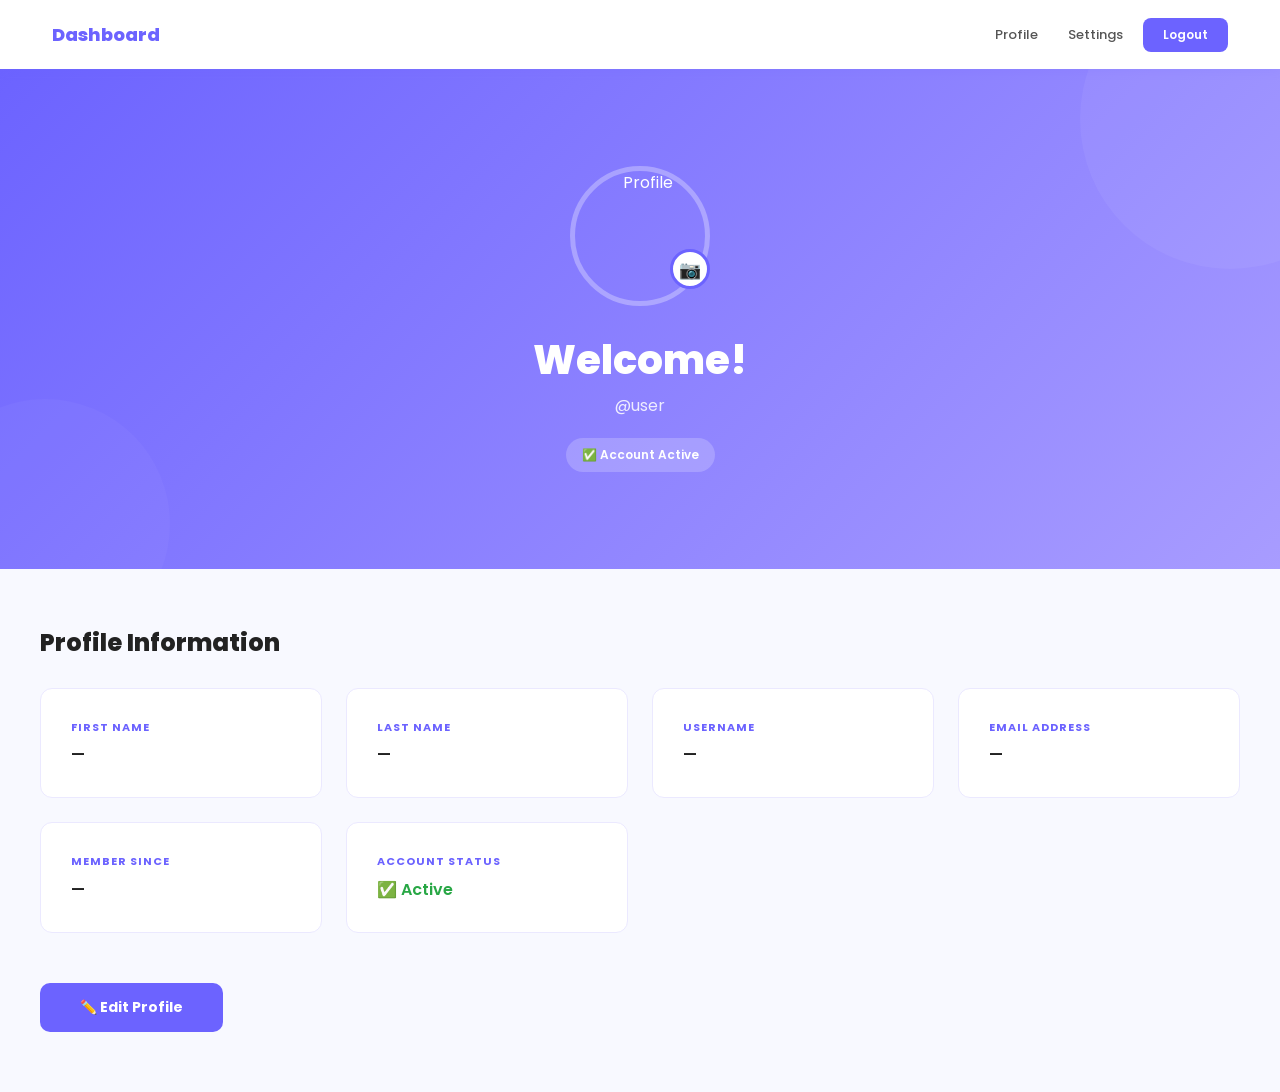
==== dashboard.html @ 73446d1a "Dashboar Change" ====
<!DOCTYPE html>
<html lang="en">
<head>
    <meta charset="UTF-8">
    <meta name="viewport" content="width=device-width, initial-scale=1.0">
    <title>Dashboard</title>
    <link href="https://cdn.jsdelivr.net/npm/bootstrap@5.3.8/dist/css/bootstrap.min.css" rel="stylesheet">
    <link rel="preconnect" href="https://fonts.googleapis.com">
    <link rel="preconnect" href="https://fonts.gstatic.com" crossorigin>
    <link href="https://fonts.googleapis.com/css2?family=Poppins:wght@300;400;500;600;700;800&display=swap" rel="stylesheet">
    <style>
        * {
            margin: 0;
            padding: 0;
            box-sizing: border-box;
        }

        body {
            font-family: 'Poppins', sans-serif;
            background: #f8f9ff;
            color: #333;
        }

        /* ── Navbar ── */
        .navbar {
            background: #fff;
            box-shadow: 0 2px 10px rgba(108, 99, 255, 0.1);
            padding: 16px 40px;
            position: sticky;
            top: 0;
            z-index: 100;
        }

        .navbar-brand {
            font-weight: 800;
            font-size: 18px;
            color: #6c63ff !important;
        }

        .navbar-nav .nav-link {
            color: #555 !important;
            font-weight: 500;
            font-size: 13px;
            margin-left: 30px;
            transition: 0.2s;
        }

        .navbar-nav .nav-link:hover {
            color: #6c63ff !important;
        }

        .logout-btn {
            background: #6c63ff;
            color: #fff;
            border: none;
            border-radius: 8px;
            padding: 8px 20px;
            font-weight: 600;
            font-size: 12px;
            cursor: pointer;
            margin-left: 20px;
            transition: 0.2s;
            font-family: 'Poppins', sans-serif;
        }

        .logout-btn:hover {
            background: #000;
            color: #fff;
        }

        /* ── Hero Section ── */
        .hero-section {
            background: linear-gradient(135deg, #6c63ff 0%, #a89cff 100%);
            color: #fff;
            padding: 80px 40px;
            text-align: center;
            min-height: 500px;
            display: flex;
            flex-direction: column;
            justify-content: center;
            align-items: center;
            position: relative;
            overflow: hidden;
        }

        .hero-section::before {
            content: '';
            position: absolute;
            width: 300px;
            height: 300px;
            background: rgba(255,255,255,0.05);
            border-radius: 50%;
            top: -100px;
            right: -100px;
        }

        .hero-section::after {
            content: '';
            position: absolute;
            width: 250px;
            height: 250px;
            background: rgba(255,255,255,0.03);
            border-radius: 50%;
            bottom: -80px;
            left: -80px;
        }

        .avatar-large {
            width: 140px;
            height: 140px;
            border-radius: 50%;
            margin: 0 auto 30px;
            border: 5px solid rgba(255,255,255,0.3);
            object-fit: cover;
            position: relative;
            z-index: 2;
            display: block;
        }

        .avatar-edit-btn-large {
            position: absolute;
            bottom: 280px;
            right: calc(50% - 70px);
            width: 40px;
            height: 40px;
            background: #fff;
            border: 3px solid #6c63ff;
            border-radius: 50%;
            display: flex;
            align-items: center;
            justify-content: center;
            cursor: pointer;
            font-size: 18px;
            z-index: 3;
        }

        #avatarInputLarge { display: none; }

        .hero-title {
            font-size: 40px;
            font-weight: 800;
            margin-bottom: 10px;
            position: relative;
            z-index: 2;
        }

        .hero-subtitle {
            font-size: 16px;
            color: rgba(255,255,255,0.85);
            margin-bottom: 8px;
            position: relative;
            z-index: 2;
        }

        .hero-status {
            display: inline-block;
            background: rgba(255,255,255,0.2);
            padding: 8px 16px;
            border-radius: 20px;
            font-size: 12px;
            font-weight: 600;
            margin-top: 12px;
            position: relative;
            z-index: 2;
        }

        /* ── Content Section ── */
        .content-wrapper {
            padding: 60px 40px;
            max-width: 1400px;
            margin: 0 auto;
        }

        .section-title {
            font-size: 24px;
            font-weight: 800;
            margin-bottom: 30px;
            color: #222;
        }

        /* ── Profile Info Grid ── */
        .info-grid {
            display: grid;
            grid-template-columns: repeat(auto-fit, minmax(280px, 1fr));
            gap: 24px;
            margin-bottom: 50px;
        }

        .info-item {
            background: #fff;
            padding: 30px;
            border-radius: 12px;
            border: 1.5px solid #ebe9ff;
            transition: 0.3s;
        }

        .info-item:hover {
            box-shadow: 0 10px 30px rgba(108, 99, 255, 0.1);
            border-color: #6c63ff;
        }

        .info-label {
            font-size: 11px;
            font-weight: 700;
            color: #6c63ff;
            text-transform: uppercase;
            letter-spacing: 1px;
            margin-bottom: 8px;
            display: block;
        }

        .info-value {
            font-size: 16px;
            font-weight: 600;
            color: #222;
            word-break: break-word;
        }

        /* ── Action Buttons ── */
        .action-buttons {
            display: flex;
            gap: 16px;
            margin-top: 50px;
        }

        .edit-btn {
            background: #6c63ff;
            color: #fff;
            border: none;
            padding: 14px 40px;
            border-radius: 10px;
            font-weight: 700;
            font-size: 14px;
            cursor: pointer;
            font-family: 'Poppins', sans-serif;
            transition: 0.2s;
        }

        .edit-btn:hover {
            background: #000;
        }

        /* ── Edit Modal ── */
        .modal-overlay {
            display: none;
            position: fixed;
            inset: 0;
            background: rgba(0,0,0,0.5);
            z-index: 999;
            justify-content: center;
            align-items: center;
            padding: 20px;
        }

        .modal-overlay.active {
            display: flex;
        }

        .modal-box {
            background: #fff;
            border-radius: 16px;
            padding: 40px;
            width: 100%;
            max-width: 520px;
            box-shadow: 0 20px 60px rgba(0,0,0,0.3);
            animation: slideUp 0.25s ease;
        }

        @keyframes slideUp {
            from { transform: translateY(40px); opacity: 0; }
            to   { transform: translateY(0);    opacity: 1; }
        }

        .modal-box h3 {
            font-weight: 800;
            font-size: 22px;
            margin-bottom: 8px;
            color: #222;
        }

        .modal-box p {
            font-size: 13px;
            color: #666;
            margin-bottom: 24px;
        }

        .modal-row {
            display: grid;
            grid-template-columns: 1fr 1fr;
            gap: 14px;
            margin-bottom: 14px;
        }

        .modal-row.full {
            grid-template-columns: 1fr;
        }

        .modal-input {
            width: 100%;
            padding: 12px 14px;
            border: 1.5px solid #ddd;
            border-radius: 8px;
            font-family: 'Poppins', sans-serif;
            font-size: 13px;
            outline: none;
            transition: 0.2s;
        }

        .modal-input:focus {
            border-color: #6c63ff;
            box-shadow: 0 0 0 3px rgba(108, 99, 255, 0.1);
        }

        .modal-input[disabled] {
            background: #f5f5f5;
            color: #999;
            cursor: not-allowed;
        }

        #modalMsg {
            font-size: 12px;
            text-align: left;
            margin: 12px 0;
            min-height: 16px;
        }

        .modal-actions {
            display: flex;
            gap: 12px;
            margin-top: 24px;
        }

        .btn-save {
            flex: 1;
            padding: 12px 20px;
            background: #6c63ff;
            color: #fff;
            border: none;
            border-radius: 8px;
            font-weight: 700;
            font-size: 13px;
            cursor: pointer;
            font-family: 'Poppins', sans-serif;
            transition: 0.2s;
        }

        .btn-save:hover { background: #000; }

        .btn-cancel {
            flex: 1;
            padding: 12px 20px;
            background: #f0f0f0;
            color: #555;
            border: none;
            border-radius: 8px;
            font-weight: 600;
            font-size: 13px;
            cursor: pointer;
            font-family: 'Poppins', sans-serif;
            transition: 0.2s;
        }

        .btn-cancel:hover { background: #e0e0e0; }

        .toast-msg {
            position: fixed;
            bottom: 30px;
            left: 50%;
            transform: translateX(-50%);
            background: #222;
            color: #fff;
            padding: 12px 28px;
            border-radius: 30px;
            font-size: 13px;
            font-weight: 500;
            font-family: 'Poppins', sans-serif;
            opacity: 0;
            pointer-events: none;
            transition: opacity 0.3s;
            z-index: 9999;
        }

        .toast-msg.show { opacity: 1; }

        @media (max-width: 768px) {
            .hero-section { padding: 50px 20px; }
            .hero-title { font-size: 28px; }
            .content-wrapper { padding: 40px 20px; }
            .info-grid { grid-template-columns: 1fr; }
            .navbar { padding: 12px 20px; }
            .navbar-nav .nav-link { margin-left: 20px; font-size: 12px; }
            .action-buttons { flex-direction: column; }
            .modal-box { padding: 30px 20px; }
            .modal-row { grid-template-columns: 1fr; }
        }
    </style>
</head>
<body>

    <!-- Navbar -->
    <nav class="navbar">
        <div class="container-fluid">
            <span class="navbar-brand">Dashboard</span>
            <div style="margin-left: auto; display: flex; align-items: center;">
                <ul class="navbar-nav" style="flex-direction: row;">
                    <li class="nav-item">
                        <a class="nav-link" href="#profile">Profile</a>
                    </li>
                    <li class="nav-item">
                        <a class="nav-link" href="#settings">Settings</a>
                    </li>
                </ul>
                <button class="logout-btn" id="logoutBtn">Logout</button>
            </div>
        </div>
    </nav>

    <!-- Hero Section -->
    <section class="hero-section" id="profile">
        <label class="avatar-edit-btn-large" for="avatarInputLarge" title="Change photo">📷</label>
        <input type="file" id="avatarInputLarge" accept="image/*">
        
        <img id="avatarImg" class="avatar-large" src="" alt="Profile">
        <h1 class="hero-title" id="heroName">Welcome!</h1>
        <p class="hero-subtitle" id="heroUsername">@user</p>
        <div class="hero-status">✅ Account Active</div>
    </section>

    <!-- Content Section -->
    <div class="content-wrapper" id="settings">
        <h2 class="section-title">Profile Information</h2>

        <div class="info-grid">
            <div class="info-item">
                <label class="info-label">First Name</label>
                <span class="info-value" id="infoFirstName">—</span>
            </div>
            <div class="info-item">
                <label class="info-label">Last Name</label>
                <span class="info-value" id="infoLastName">—</span>
            </div>
            <div class="info-item">
                <label class="info-label">Username</label>
                <span class="info-value" id="infoUsername">—</span>
            </div>
            <div class="info-item">
                <label class="info-label">Email Address</label>
                <span class="info-value" id="infoEmail">—</span>
            </div>
            <div class="info-item">
                <label class="info-label">Member Since</label>
                <span class="info-value" id="infoJoined">—</span>
            </div>
            <div class="info-item">
                <label class="info-label">Account Status</label>
                <span class="info-value" style="color: #28a745;">✅ Active</span>
            </div>
        </div>

        <div class="action-buttons">
            <button class="edit-btn" id="openEditBtn">✏️ Edit Profile</button>
        </div>
    </div>

    <!-- Edit Modal -->
    <div class="modal-overlay" id="editModal">
        <div class="modal-box">
            <h3>Edit Your Profile</h3>
            <p>Update your profile information below</p>

            <div class="modal-row">
                <input type="text" id="editFirstName" class="modal-input" placeholder="First Name">
                <input type="text" id="editLastName" class="modal-input" placeholder="Last Name">
            </div>

            <div class="modal-row full">
                <input type="text" id="editUsername" class="modal-input" placeholder="Username">
            </div>

            <div class="modal-row full">
                <input type="email" id="editEmail" class="modal-input" placeholder="Email" disabled title="Email cannot be changed here">
            </div>

            <p id="modalMsg"></p>

            <div class="modal-actions">
                <button class="btn-cancel" id="closeEditBtn">Cancel</button>
                <button class="btn-save" id="saveEditBtn">Save Changes</button>
            </div>
        </div>
    </div>

    <!-- Toast -->
    <div class="toast-msg" id="toast"></div>

    <script src="https://cdn.jsdelivr.net/npm/bootstrap@5.3.8/dist/js/bootstrap.bundle.min.js"></script>
    <script type="module" src="./assets/js/dashboard.js"></script>
</body>
</html>
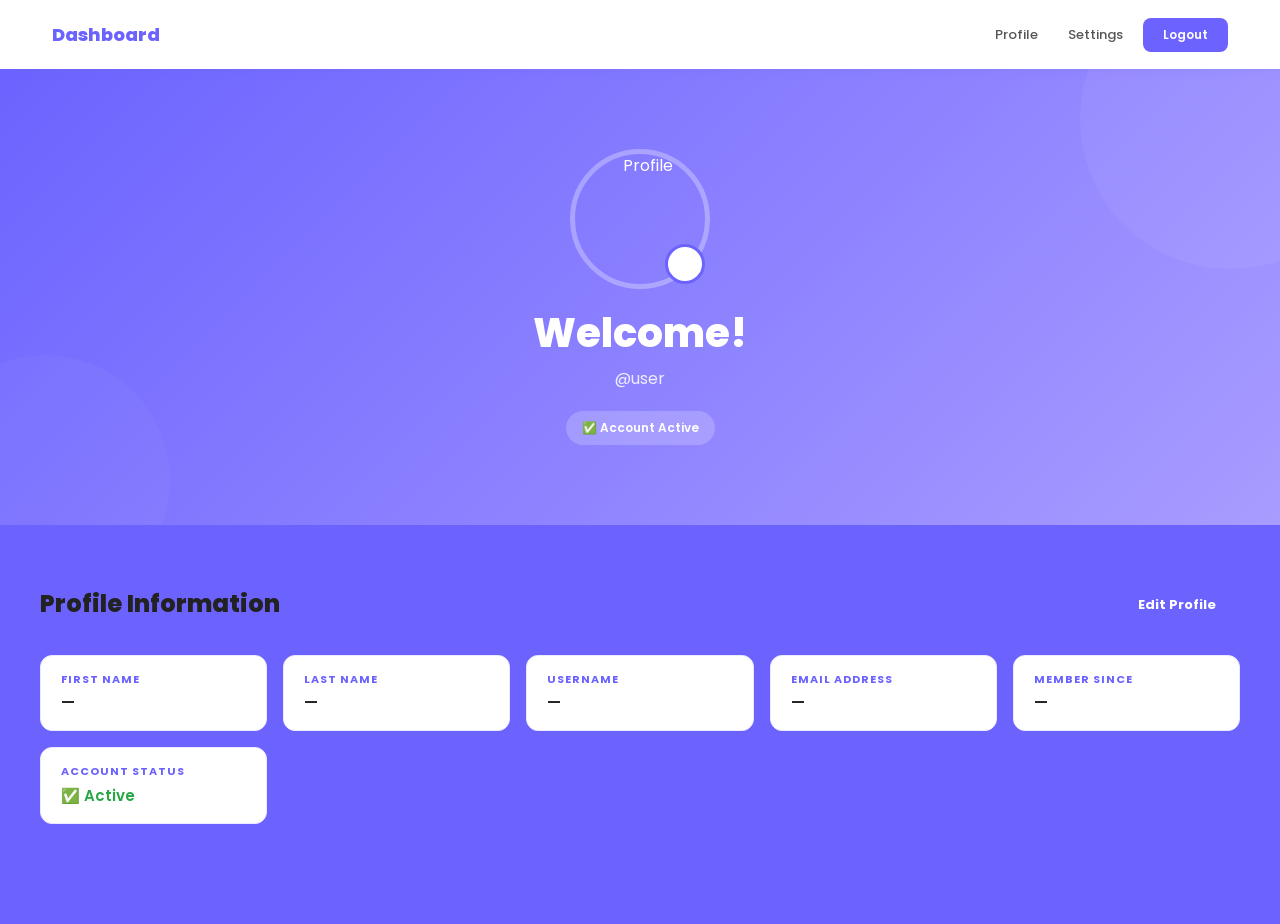
==== commit b0ae7c3f: "Some changes" ====
--- a/dashboard.html
+++ b/dashboard.html
@@ -1,403 +1,26 @@
 <!DOCTYPE html>
 <html lang="en">
+
 <head>
     <meta charset="UTF-8">
     <meta name="viewport" content="width=device-width, initial-scale=1.0">
     <title>Dashboard</title>
+
     <link href="https://cdn.jsdelivr.net/npm/bootstrap@5.3.8/dist/css/bootstrap.min.css" rel="stylesheet">
+
     <link rel="preconnect" href="https://fonts.googleapis.com">
     <link rel="preconnect" href="https://fonts.gstatic.com" crossorigin>
-    <link href="https://fonts.googleapis.com/css2?family=Poppins:wght@300;400;500;600;700;800&display=swap" rel="stylesheet">
-    <style>
-        * {
-            margin: 0;
-            padding: 0;
-            box-sizing: border-box;
-        }
+    <link href="https://fonts.googleapis.com/css2?family=Poppins:wght@300;400;500;600;700;800&display=swap"
+        rel="stylesheet">
 
-        body {
-            font-family: 'Poppins', sans-serif;
-            background: #f8f9ff;
-            color: #333;
-        }
+    <link rel="stylesheet" href="https://cdnjs.cloudflare.com/ajax/libs/font-awesome/7.0.1/css/all.min.css"
+        integrity="sha512-2SwdPD6INVrV/lHTZbO2nodKhrnDdJK9/kg2XD1r9uGqPo1cUbujc+IYdlYdEErWNu69gVcYgdxlmVmzTWnetw=="
+        crossorigin="anonymous" referrerpolicy="no-referrer" />
 
-        /* ── Navbar ── */
-        .navbar {
-            background: #fff;
-            box-shadow: 0 2px 10px rgba(108, 99, 255, 0.1);
-            padding: 16px 40px;
-            position: sticky;
-            top: 0;
-            z-index: 100;
-        }
+    <link rel="stylesheet" href="./assets/css/styles.css">
+</head>
 
-        .navbar-brand {
-            font-weight: 800;
-            font-size: 18px;
-            color: #6c63ff !important;
-        }
-
-        .navbar-nav .nav-link {
-            color: #555 !important;
-            font-weight: 500;
-            font-size: 13px;
-            margin-left: 30px;
-            transition: 0.2s;
-        }
-
-        .navbar-nav .nav-link:hover {
-            color: #6c63ff !important;
-        }
-
-        .logout-btn {
-            background: #6c63ff;
-            color: #fff;
-            border: none;
-            border-radius: 8px;
-            padding: 8px 20px;
-            font-weight: 600;
-            font-size: 12px;
-            cursor: pointer;
-            margin-left: 20px;
-            transition: 0.2s;
-            font-family: 'Poppins', sans-serif;
-        }
-
-        .logout-btn:hover {
-            background: #000;
-            color: #fff;
-        }
-
-        /* ── Hero Section ── */
-        .hero-section {
-            background: linear-gradient(135deg, #6c63ff 0%, #a89cff 100%);
-            color: #fff;
-            padding: 80px 40px;
-            text-align: center;
-            min-height: 500px;
-            display: flex;
-            flex-direction: column;
-            justify-content: center;
-            align-items: center;
-            position: relative;
-            overflow: hidden;
-        }
-
-        .hero-section::before {
-            content: '';
-            position: absolute;
-            width: 300px;
-            height: 300px;
-            background: rgba(255,255,255,0.05);
-            border-radius: 50%;
-            top: -100px;
-            right: -100px;
-        }
-
-        .hero-section::after {
-            content: '';
-            position: absolute;
-            width: 250px;
-            height: 250px;
-            background: rgba(255,255,255,0.03);
-            border-radius: 50%;
-            bottom: -80px;
-            left: -80px;
-        }
-
-        .avatar-large {
-            width: 140px;
-            height: 140px;
-            border-radius: 50%;
-            margin: 0 auto 30px;
-            border: 5px solid rgba(255,255,255,0.3);
-            object-fit: cover;
-            position: relative;
-            z-index: 2;
-            display: block;
-        }
-
-        .avatar-edit-btn-large {
-            position: absolute;
-            bottom: 280px;
-            right: calc(50% - 70px);
-            width: 40px;
-            height: 40px;
-            background: #fff;
-            border: 3px solid #6c63ff;
-            border-radius: 50%;
-            display: flex;
-            align-items: center;
-            justify-content: center;
-            cursor: pointer;
-            font-size: 18px;
-            z-index: 3;
-        }
-
-        #avatarInputLarge { display: none; }
-
-        .hero-title {
-            font-size: 40px;
-            font-weight: 800;
-            margin-bottom: 10px;
-            position: relative;
-            z-index: 2;
-        }
-
-        .hero-subtitle {
-            font-size: 16px;
-            color: rgba(255,255,255,0.85);
-            margin-bottom: 8px;
-            position: relative;
-            z-index: 2;
-        }
-
-        .hero-status {
-            display: inline-block;
-            background: rgba(255,255,255,0.2);
-            padding: 8px 16px;
-            border-radius: 20px;
-            font-size: 12px;
-            font-weight: 600;
-            margin-top: 12px;
-            position: relative;
-            z-index: 2;
-        }
-
-        /* ── Content Section ── */
-        .content-wrapper {
-            padding: 60px 40px;
-            max-width: 1400px;
-            margin: 0 auto;
-        }
-
-        .section-title {
-            font-size: 24px;
-            font-weight: 800;
-            margin-bottom: 30px;
-            color: #222;
-        }
-
-        /* ── Profile Info Grid ── */
-        .info-grid {
-            display: grid;
-            grid-template-columns: repeat(auto-fit, minmax(280px, 1fr));
-            gap: 24px;
-            margin-bottom: 50px;
-        }
-
-        .info-item {
-            background: #fff;
-            padding: 30px;
-            border-radius: 12px;
-            border: 1.5px solid #ebe9ff;
-            transition: 0.3s;
-        }
-
-        .info-item:hover {
-            box-shadow: 0 10px 30px rgba(108, 99, 255, 0.1);
-            border-color: #6c63ff;
-        }
-
-        .info-label {
-            font-size: 11px;
-            font-weight: 700;
-            color: #6c63ff;
-            text-transform: uppercase;
-            letter-spacing: 1px;
-            margin-bottom: 8px;
-            display: block;
-        }
-
-        .info-value {
-            font-size: 16px;
-            font-weight: 600;
-            color: #222;
-            word-break: break-word;
-        }
-
-        /* ── Action Buttons ── */
-        .action-buttons {
-            display: flex;
-            gap: 16px;
-            margin-top: 50px;
-        }
-
-        .edit-btn {
-            background: #6c63ff;
-            color: #fff;
-            border: none;
-            padding: 14px 40px;
-            border-radius: 10px;
-            font-weight: 700;
-            font-size: 14px;
-            cursor: pointer;
-            font-family: 'Poppins', sans-serif;
-            transition: 0.2s;
-        }
-
-        .edit-btn:hover {
-            background: #000;
-        }
-
-        /* ── Edit Modal ── */
-        .modal-overlay {
-            display: none;
-            position: fixed;
-            inset: 0;
-            background: rgba(0,0,0,0.5);
-            z-index: 999;
-            justify-content: center;
-            align-items: center;
-            padding: 20px;
-        }
-
-        .modal-overlay.active {
-            display: flex;
-        }
-
-        .modal-box {
-            background: #fff;
-            border-radius: 16px;
-            padding: 40px;
-            width: 100%;
-            max-width: 520px;
-            box-shadow: 0 20px 60px rgba(0,0,0,0.3);
-            animation: slideUp 0.25s ease;
-        }
-
-        @keyframes slideUp {
-            from { transform: translateY(40px); opacity: 0; }
-            to   { transform: translateY(0);    opacity: 1; }
-        }
-
-        .modal-box h3 {
-            font-weight: 800;
-            font-size: 22px;
-            margin-bottom: 8px;
-            color: #222;
-        }
-
-        .modal-box p {
-            font-size: 13px;
-            color: #666;
-            margin-bottom: 24px;
-        }
-
-        .modal-row {
-            display: grid;
-            grid-template-columns: 1fr 1fr;
-            gap: 14px;
-            margin-bottom: 14px;
-        }
-
-        .modal-row.full {
-            grid-template-columns: 1fr;
-        }
-
-        .modal-input {
-            width: 100%;
-            padding: 12px 14px;
-            border: 1.5px solid #ddd;
-            border-radius: 8px;
-            font-family: 'Poppins', sans-serif;
-            font-size: 13px;
-            outline: none;
-            transition: 0.2s;
-        }
-
-        .modal-input:focus {
-            border-color: #6c63ff;
-            box-shadow: 0 0 0 3px rgba(108, 99, 255, 0.1);
-        }
-
-        .modal-input[disabled] {
-            background: #f5f5f5;
-            color: #999;
-            cursor: not-allowed;
-        }
-
-        #modalMsg {
-            font-size: 12px;
-            text-align: left;
-            margin: 12px 0;
-            min-height: 16px;
-        }
-
-        .modal-actions {
-            display: flex;
-            gap: 12px;
-            margin-top: 24px;
-        }
-
-        .btn-save {
-            flex: 1;
-            padding: 12px 20px;
-            background: #6c63ff;
-            color: #fff;
-            border: none;
-            border-radius: 8px;
-            font-weight: 700;
-            font-size: 13px;
-            cursor: pointer;
-            font-family: 'Poppins', sans-serif;
-            transition: 0.2s;
-        }
-
-        .btn-save:hover { background: #000; }
-
-        .btn-cancel {
-            flex: 1;
-            padding: 12px 20px;
-            background: #f0f0f0;
-            color: #555;
-            border: none;
-            border-radius: 8px;
-            font-weight: 600;
-            font-size: 13px;
-            cursor: pointer;
-            font-family: 'Poppins', sans-serif;
-            transition: 0.2s;
-        }
-
-        .btn-cancel:hover { background: #e0e0e0; }
-
-        .toast-msg {
-            position: fixed;
-            bottom: 30px;
-            left: 50%;
-            transform: translateX(-50%);
-            background: #222;
-            color: #fff;
-            padding: 12px 28px;
-            border-radius: 30px;
-            font-size: 13px;
-            font-weight: 500;
-            font-family: 'Poppins', sans-serif;
-            opacity: 0;
-            pointer-events: none;
-            transition: opacity 0.3s;
-            z-index: 9999;
-        }
-
-        .toast-msg.show { opacity: 1; }
-
-        @media (max-width: 768px) {
-            .hero-section { padding: 50px 20px; }
-            .hero-title { font-size: 28px; }
-            .content-wrapper { padding: 40px 20px; }
-            .info-grid { grid-template-columns: 1fr; }
-            .navbar { padding: 12px 20px; }
-            .navbar-nav .nav-link { margin-left: 20px; font-size: 12px; }
-            .action-buttons { flex-direction: column; }
-            .modal-box { padding: 30px 20px; }
-            .modal-row { grid-template-columns: 1fr; }
-        }
-    </style>
-</head>
 <body>
-
-    <!-- Navbar -->
     <nav class="navbar">
         <div class="container-fluid">
             <span class="navbar-brand">Dashboard</span>
@@ -415,20 +38,28 @@
         </div>
     </nav>
 
-    <!-- Hero Section -->
     <section class="hero-section" id="profile">
-        <label class="avatar-edit-btn-large" for="avatarInputLarge" title="Change photo">📷</label>
-        <input type="file" id="avatarInputLarge" accept="image/*">
-        
-        <img id="avatarImg" class="avatar-large" src="" alt="Profile">
+        <div class="avatar-wrapper">
+            <img id="avatarImg" class="avatar-large" src="https://dummyimage.com/360x360/e0e0e0/707070.png&text=360x360"
+                alt="Profile">
+
+            <label class="avatar-edit-btn-large" for="avatarInputLarge" title="Change photo">
+                <i class="fa-solid fa-pencil" style="color: #000; z-index: 9999; position: relative;"></i>
+            </label>
+            <input type="file" id="avatarInputLarge" accept="image/*">
+        </div>
+
         <h1 class="hero-title" id="heroName">Welcome!</h1>
         <p class="hero-subtitle" id="heroUsername">@user</p>
         <div class="hero-status">✅ Account Active</div>
     </section>
 
-    <!-- Content Section -->
     <div class="content-wrapper" id="settings">
-        <h2 class="section-title">Profile Information</h2>
+
+        <div class="section-header">
+            <h2 class="section-title">Profile Information</h2>
+            <button class="edit-btn" id="openEditBtn"><i class="fa-solid fa-pen"></i> Edit Profile</button>
+        </div>
 
         <div class="info-grid">
             <div class="info-item">
@@ -457,12 +88,8 @@
             </div>
         </div>
 
-        <div class="action-buttons">
-            <button class="edit-btn" id="openEditBtn">✏️ Edit Profile</button>
-        </div>
     </div>
 
-    <!-- Edit Modal -->
     <div class="modal-overlay" id="editModal">
         <div class="modal-box">
             <h3>Edit Your Profile</h3>
@@ -478,7 +105,8 @@
             </div>
 
             <div class="modal-row full">
-                <input type="email" id="editEmail" class="modal-input" placeholder="Email" disabled title="Email cannot be changed here">
+                <input type="email" id="editEmail" class="modal-input" placeholder="Email" disabled
+                    title="Email cannot be changed here">
             </div>
 
             <p id="modalMsg"></p>
@@ -490,10 +118,10 @@
         </div>
     </div>
 
-    <!-- Toast -->
     <div class="toast-msg" id="toast"></div>
 
     <script src="https://cdn.jsdelivr.net/npm/bootstrap@5.3.8/dist/js/bootstrap.bundle.min.js"></script>
     <script type="module" src="./assets/js/dashboard.js"></script>
 </body>
+
 </html>
--- a/assets/css/styles.css
+++ b/assets/css/styles.css
@@ -0,0 +1,781 @@
+/* ==========================================================================
+   Jour Template - Global Variables & Base Styles
+   ========================================================================== */
+:root {
+    /* Primary Brand Colors */
+    --brand-primary: #6c63ff;
+    --brand-primary-rgb: 108, 99, 255;
+    --brand-secondary: #a89cff;
+    --brand-hover: #000000;
+
+    /* Background Colors */
+    --bg-body: #6c63ff;
+    --bg-card: #ffffff;
+    --bg-light: #f0f0f0;
+    --bg-disabled: #f5f5f5;
+
+    /* Text Colors */
+    --text-main: #222222;
+    --text-muted: #555555;
+    --text-light: #666666;
+    --text-white: #ffffff;
+
+    /* Border Colors */
+    --border-main: #dddddd;
+    --border-light: #ebe9ff;
+
+    /* Status/Validation Colors */
+    --color-error: #dc3545;
+}
+
+* {
+    margin: 0;
+    padding: 0;
+    box-sizing: border-box;
+}
+
+body {
+    font-family: 'Poppins', sans-serif !important;
+    background: var(--bg-body);
+}
+
+/* ==========================================================================
+   Authentication Pages (Login, Register, Forgot Password)
+   ========================================================================== */
+.cuz-container {
+    min-height: 100vh;
+    display: flex;
+    justify-content: center;
+    align-items: center;
+    padding: 20px;
+}
+
+.main {
+    width: 100%;
+    max-width: 1000px;
+    min-height: 60 0px;
+    height: auto;
+    background: var(--bg-card);
+    border-radius: 20px;
+    overflow: hidden;
+    display: flex;
+    box-shadow: 0 10px 30px rgba(0, 0, 0, 0.1);
+}
+
+.form {
+    width: 50%;
+    display: flex;
+    justify-content: center;
+    align-items: center;
+    padding: 40px;
+}
+
+.login-form,
+.register-form {
+    width: 100%;
+    max-width: 400px;
+    display: flex;
+    flex-direction: column;
+}
+
+.login-form h2,
+.register-form h2 {
+    text-align: center;
+    font-weight: 800;
+    margin-bottom: 25px;
+    color: var(--text-main);
+}
+
+.form-input {
+    width: 100%;
+    height: 50px;
+    margin-bottom: 15px;
+    padding: 0 15px;
+    border: 1px solid var(--border-main);
+    border-radius: 10px;
+    outline: none;
+    transition: 0.2s;
+}
+
+.form-input:focus {
+    border-color: var(--brand-primary);
+    box-shadow: 0 0 0 3px rgba(var(--brand-primary-rgb), 0.1);
+}
+
+.form-input::placeholder {
+    font-size: 14px;
+}
+
+.form-options {
+    display: flex;
+    justify-content: space-between;
+    align-items: center;
+    margin-bottom: 20px;
+}
+
+.remember-me {
+    display: flex;
+    align-items: center;
+    gap: 8px;
+    font-size: 14px;
+    color: var(--text-muted);
+    cursor: pointer;
+}
+
+.remember-me input {
+    cursor: pointer;
+}
+
+.forgot-password {
+    text-decoration: none;
+    font-size: 14px;
+    color: var(--brand-primary);
+    font-weight: 500;
+}
+
+.forgot-password:hover {
+    text-decoration: underline;
+}
+
+.cuz-btn {
+    width: 100%;
+    height: 50px;
+    background: var(--brand-primary);
+    color: var(--text-white);
+    border: none;
+    border-radius: 10px;
+    margin-top: 10px;
+    font-weight: 700;
+    cursor: pointer;
+    transition: 0.2s ease-in;
+}
+
+.cuz-btn:hover {
+    background: var(--brand-hover);
+}
+
+.register-link,
+.login-link {
+    text-align: center;
+    margin-top: 20px;
+    font-size: 14px;
+    color: var(--text-light);
+}
+
+.register-link a,
+.login-link a {
+    text-decoration: none;
+    color: var(--brand-primary);
+    font-weight: 600;
+}
+
+.register-link a:hover,
+.login-link a:hover {
+    text-decoration: underline;
+}
+
+/* Slider / Image Side */
+.slider {
+    width: 50%;
+    position: relative;
+}
+
+.carousel,
+.carousel-inner,
+.carousel-item {
+    height: 100%;
+    width: 100%;
+}
+
+.carousel-item img {
+    width: 100%;
+    height: 100%;
+    object-fit: cover;
+}
+
+.carousel-control-prev,
+.carousel-control-next {
+    width: 50px;
+    height: 50px;
+    background: rgba(255, 255, 255, 0.2);
+    border-radius: 50%;
+    position: absolute;
+    top: 50%;
+    transform: translateY(-50%);
+    display: flex;
+    align-items: center;
+    justify-content: center;
+    cursor: pointer;
+    border: none;
+    color: white;
+}
+
+.carousel-control-prev {
+    left: 20px;
+}
+
+.carousel-control-next {
+    right: 20px;
+}
+
+/* Password Strength & Rules */
+.strength-bar {
+    width: 100%;
+    height: 8px;
+    background: var(--border-main);
+    border-radius: 10px;
+    margin: 10px 0;
+    display: none;
+}
+
+#strengthFill {
+    width: 0;
+    height: 100%;
+    border-radius: 10px;
+    transition: 0.3s;
+}
+
+#strengthText {
+    margin-top: 10px;
+    font-size: 14px;
+    font-weight: 500;
+}
+
+#passwordError {
+    color: var(--color-error);
+    font-size: 14px;
+}
+
+.password-rules {
+    margin-top: 10px;
+    margin-bottom: 15px;
+    display: none;
+}
+
+.password-rules p {
+    margin: 4px 0;
+    font-size: 14px;
+    color: var(--color-error);
+}
+
+.msg {
+    font-size: 14px;
+    margin-top: 8px;
+    min-height: 20px;
+}
+
+/* ==========================================================================
+   Dashboard Pages
+   ========================================================================== */
+.navbar {
+    background: var(--bg-card);
+    box-shadow: 0 2px 10px rgba(var(--brand-primary-rgb), 0.1);
+    padding: 16px 40px;
+    position: sticky;
+    top: 0;
+    z-index: 100;
+    display: flex;
+    justify-content: space-between;
+    align-items: center;
+}
+
+.navbar-brand {
+    font-weight: 800;
+    font-size: 18px;
+    color: var(--brand-primary) !important;
+    text-decoration: none;
+}
+
+.navbar-nav {
+    display: flex;
+    align-items: center;
+}
+
+.navbar-nav .nav-link {
+    color: var(--text-muted) !important;
+    font-weight: 500;
+    font-size: 13px;
+    margin-left: 30px;
+    transition: 0.2s;
+    text-decoration: none;
+}
+
+.navbar-nav .nav-link:hover {
+    color: var(--brand-primary) !important;
+}
+
+.logout-btn {
+    background: var(--brand-primary);
+    color: var(--text-white);
+    border: none;
+    border-radius: 8px;
+    padding: 8px 20px;
+    font-weight: 600;
+    font-size: 12px;
+    cursor: pointer;
+    margin-left: 20px;
+    transition: 0.2s;
+    font-family: 'Poppins', sans-serif;
+}
+
+.logout-btn:hover {
+    background: var(--brand-hover);
+    color: var(--text-white);
+}
+
+.hero-section {
+    background: linear-gradient(135deg, var(--brand-primary) 0%, var(--brand-secondary) 100%);
+    color: var(--text-white);
+    padding: 80px 40px;
+    text-align: center;
+    min-height: 400px;
+    display: flex;
+    flex-direction: column;
+    justify-content: center;
+    align-items: center;
+    position: relative;
+    overflow: hidden;
+}
+
+.hero-section::before {
+    content: '';
+    position: absolute;
+    width: 300px;
+    height: 300px;
+    background: rgba(255, 255, 255, 0.05);
+    border-radius: 50%;
+    top: -100px;
+    right: -100px;
+}
+
+.hero-section::after {
+    content: '';
+    position: absolute;
+    width: 250px;
+    height: 250px;
+    background: rgba(255, 255, 255, 0.03);
+    border-radius: 50%;
+    bottom: -80px;
+    left: -80px;
+}
+
+.avatar-wrapper {
+    position: relative;
+    display: inline-block;
+    margin-bottom: 20px;
+}
+
+.avatar-large {
+    width: 140px;
+    height: 140px;
+    border-radius: 50%;
+    border: 5px solid rgba(255, 255, 255, 0.3);
+    object-fit: cover;
+    display: block;
+    margin: 0;
+    /* Removed margin so the wrapper controls spacing */
+}
+
+.avatar-edit-btn-large {
+    position: absolute;
+    bottom: 5px;
+    /* Tucks it nicely into the curve of the circle */
+    right: 5px;
+    /* Tucks it nicely into the curve of the circle */
+    width: 40px;
+    height: 40px;
+    background: var(--bg-card);
+    border: 3px solid var(--brand-primary);
+    border-radius: 50%;
+    display: flex;
+    align-items: center;
+    justify-content: center;
+    cursor: pointer;
+    font-size: 16px;
+    z-index: 3;
+    color: var(--brand-primary);
+}
+
+#avatarInputLarge {
+    display: none;
+}
+
+.hero-title {
+    font-size: 40px;
+    font-weight: 800;
+    margin-bottom: 10px;
+    position: relative;
+    z-index: 2;
+}
+
+.hero-subtitle {
+    font-size: 16px;
+    color: rgba(255, 255, 255, 0.85);
+    margin-bottom: 8px;
+    position: relative;
+    z-index: 2;
+}
+
+.hero-status {
+    display: inline-block;
+    background: rgba(255, 255, 255, 0.2);
+    padding: 8px 16px;
+    border-radius: 20px;
+    font-size: 12px;
+    font-weight: 600;
+    margin-top: 12px;
+    position: relative;
+    z-index: 2;
+}
+
+.content-wrapper {
+    padding: 60px 40px;
+    max-width: 1400px;
+    margin: 0 auto;
+}
+
+.section-header {
+    display: flex;
+    justify-content: space-between;
+    align-items: center;
+    margin-bottom: 30px;
+}
+
+.section-title {
+    font-size: 24px;
+    font-weight: 800;
+    color: var(--text-main);
+    margin-bottom: 0;
+}
+
+.info-grid {
+    display: grid;
+    /* Reduced min-width from 280px to 200px so boxes shrink nicely */
+    grid-template-columns: repeat(auto-fit, minmax(200px, 1fr));
+    gap: 16px;
+    /* Reduced gap between boxes */
+    margin-bottom: 40px;
+}
+
+.info-item {
+    background: var(--bg-card);
+    padding: 15px 20px;
+    /* Reduced padding to make the box slimmer vertically */
+    border-radius: 12px;
+    border: 1.5px solid var(--border-light);
+    transition: 0.3s;
+}
+
+.info-label {
+    font-size: 11px;
+    font-weight: 700;
+    color: var(--brand-primary);
+    text-transform: uppercase;
+    letter-spacing: 1px;
+    margin-bottom: 4px;
+    /* Tighter spacing inside the box */
+    display: block;
+}
+
+.info-value {
+    font-size: 15px;
+    /* Slightly smaller text */
+    font-weight: 600;
+    color: var(--text-main);
+    word-break: break-word;
+}
+
+.info-item:hover {
+    box-shadow: 0 10px 30px rgba(var(--brand-primary-rgb), 0.1);
+    border-color: var(--brand-primary);
+}
+
+.action-buttons {
+    display: flex;
+    gap: 16px;
+    margin-top: 30px;
+}
+
+.edit-btn {
+    background: var(--brand-primary);
+    color: var(--text-white);
+    border: none;
+    padding: 10px 24px;
+    border-radius: 8px;
+    font-weight: 700;
+    font-size: 13px;
+    cursor: pointer;
+    font-family: 'Poppins', sans-serif;
+    transition: 0.2s;
+    margin-top: 0;
+    /* Removes the old spacing */
+}
+
+.edit-btn:hover {
+    background: var(--brand-hover);
+}
+
+/* ==========================================================================
+   Modals & Toasts
+   ========================================================================== */
+.modal-overlay {
+    display: none;
+    position: fixed;
+    inset: 0;
+    background: rgba(0, 0, 0, 0.5);
+    z-index: 999;
+    justify-content: center;
+    align-items: center;
+    padding: 20px;
+}
+
+.modal-overlay.active {
+    display: flex;
+}
+
+.modal-box {
+    background: var(--bg-card);
+    border-radius: 16px;
+    padding: 40px;
+    width: 100%;
+    max-width: 520px;
+    box-shadow: 0 20px 60px rgba(0, 0, 0, 0.3);
+    animation: slideUp 0.25s ease;
+}
+
+@keyframes slideUp {
+    from {
+        transform: translateY(40px);
+        opacity: 0;
+    }
+
+    to {
+        transform: translateY(0);
+        opacity: 1;
+    }
+}
+
+.modal-box h3 {
+    font-weight: 800;
+    font-size: 22px;
+    margin-bottom: 8px;
+    color: var(--text-main);
+}
+
+.modal-box p {
+    font-size: 13px;
+    color: var(--text-light);
+    margin-bottom: 24px;
+}
+
+.modal-row {
+    display: grid;
+    grid-template-columns: 1fr 1fr;
+    gap: 14px;
+    margin-bottom: 14px;
+}
+
+.modal-row.full {
+    grid-template-columns: 1fr;
+}
+
+.modal-input {
+    width: 100%;
+    padding: 12px 14px;
+    border: 1.5px solid var(--border-main);
+    border-radius: 8px;
+    font-family: 'Poppins', sans-serif;
+    font-size: 13px;
+    outline: none;
+    transition: 0.2s;
+}
+
+.modal-input:focus {
+    border-color: var(--brand-primary);
+    box-shadow: 0 0 0 3px rgba(var(--brand-primary-rgb), 0.1);
+}
+
+.modal-input[disabled] {
+    background: var(--bg-disabled);
+    color: #999;
+    cursor: not-allowed;
+}
+
+#modalMsg {
+    font-size: 12px;
+    text-align: left;
+    margin: 12px 0;
+    min-height: 16px;
+}
+
+.modal-actions {
+    display: flex;
+    gap: 12px;
+    margin-top: 24px;
+}
+
+.btn-save {
+    flex: 1;
+    padding: 12px 20px;
+    background: var(--brand-primary);
+    color: var(--text-white);
+    border: none;
+    border-radius: 8px;
+    font-weight: 700;
+    font-size: 13px;
+    cursor: pointer;
+    font-family: 'Poppins', sans-serif;
+    transition: 0.2s;
+}
+
+.btn-save:hover {
+    background: var(--brand-hover);
+}
+
+.btn-cancel {
+    flex: 1;
+    padding: 12px 20px;
+    background: var(--bg-light);
+    color: var(--text-muted);
+    border: none;
+    border-radius: 8px;
+    font-weight: 600;
+    font-size: 13px;
+    cursor: pointer;
+    font-family: 'Poppins', sans-serif;
+    transition: 0.2s;
+}
+
+.btn-cancel:hover {
+    background: #e0e0e0;
+}
+
+.toast-msg {
+    position: fixed;
+    bottom: 30px;
+    left: 50%;
+    transform: translateX(-50%);
+    background: var(--text-main);
+    color: var(--text-white);
+    padding: 12px 28px;
+    border-radius: 30px;
+    font-size: 13px;
+    font-weight: 500;
+    font-family: 'Poppins', sans-serif;
+    opacity: 0;
+    pointer-events: none;
+    transition: opacity 0.3s;
+    z-index: 9999;
+}
+
+.toast-msg.show {
+    opacity: 1;
+}
+
+/* ==========================================================================
+   Fully Responsive Media Queries
+   ========================================================================== */
+
+/* Tablet and Small Laptops */
+@media (max-width: 992px) {
+    .main {
+        flex-direction: column-reverse;
+        /* Stacks image on top, form on bottom */
+        min-height: auto;
+        max-width: 600px;
+        /* Constrains width so it looks like a nice card */
+    }
+
+    .form {
+        width: 100%;
+        padding: 40px 20px;
+    }
+
+    .slider {
+        width: 100%;
+        height: 350px;
+        /* Gives the image a fixed height on tablet/mobile */
+    }
+
+    .cuz-container {
+        padding: 40px 20px;
+    }
+}
+
+/* Mobile Phones */
+@media (max-width: 768px) {
+
+    /* Dashboard fixes */
+    .navbar {
+        padding: 12px 20px;
+        flex-direction: column;
+        gap: 15px;
+    }
+
+    .navbar-nav {
+        width: 100%;
+        justify-content: space-between;
+    }
+
+    .navbar-nav .nav-link {
+        margin-left: 0;
+        margin-right: 15px;
+    }
+
+    .logout-btn {
+        margin-left: 0;
+    }
+
+    .hero-section {
+        padding: 50px 20px;
+    }
+
+    .hero-title {
+        font-size: 28px;
+    }
+
+    .content-wrapper {
+        padding: 40px 20px;
+    }
+
+    .section-header {
+        flex-direction: row;
+        align-items: center;
+        justify-content: space-between;
+        gap: 10px;
+    }
+
+    .section-title {
+        font-size: 18px;
+    }
+
+    .edit-btn {
+        padding: 8px 16px;
+        font-size: 12px;
+    }
+
+    .info-grid {
+        grid-template-columns: 1fr;
+        /* Stack profile info cards */
+    }
+
+    .action-buttons {
+        flex-direction: column;
+    }
+
+    /* Modal fixes */
+    .modal-box {
+        padding: 30px 20px;
+    }
+
+    .modal-row {
+        grid-template-columns: 1fr;
+        /* Stack modal inputs */
+    }
+
+    /* Auth fixes */
+    .slider {
+        height: 250px;
+        /* Slightly smaller image on phones */
+    }
+}
